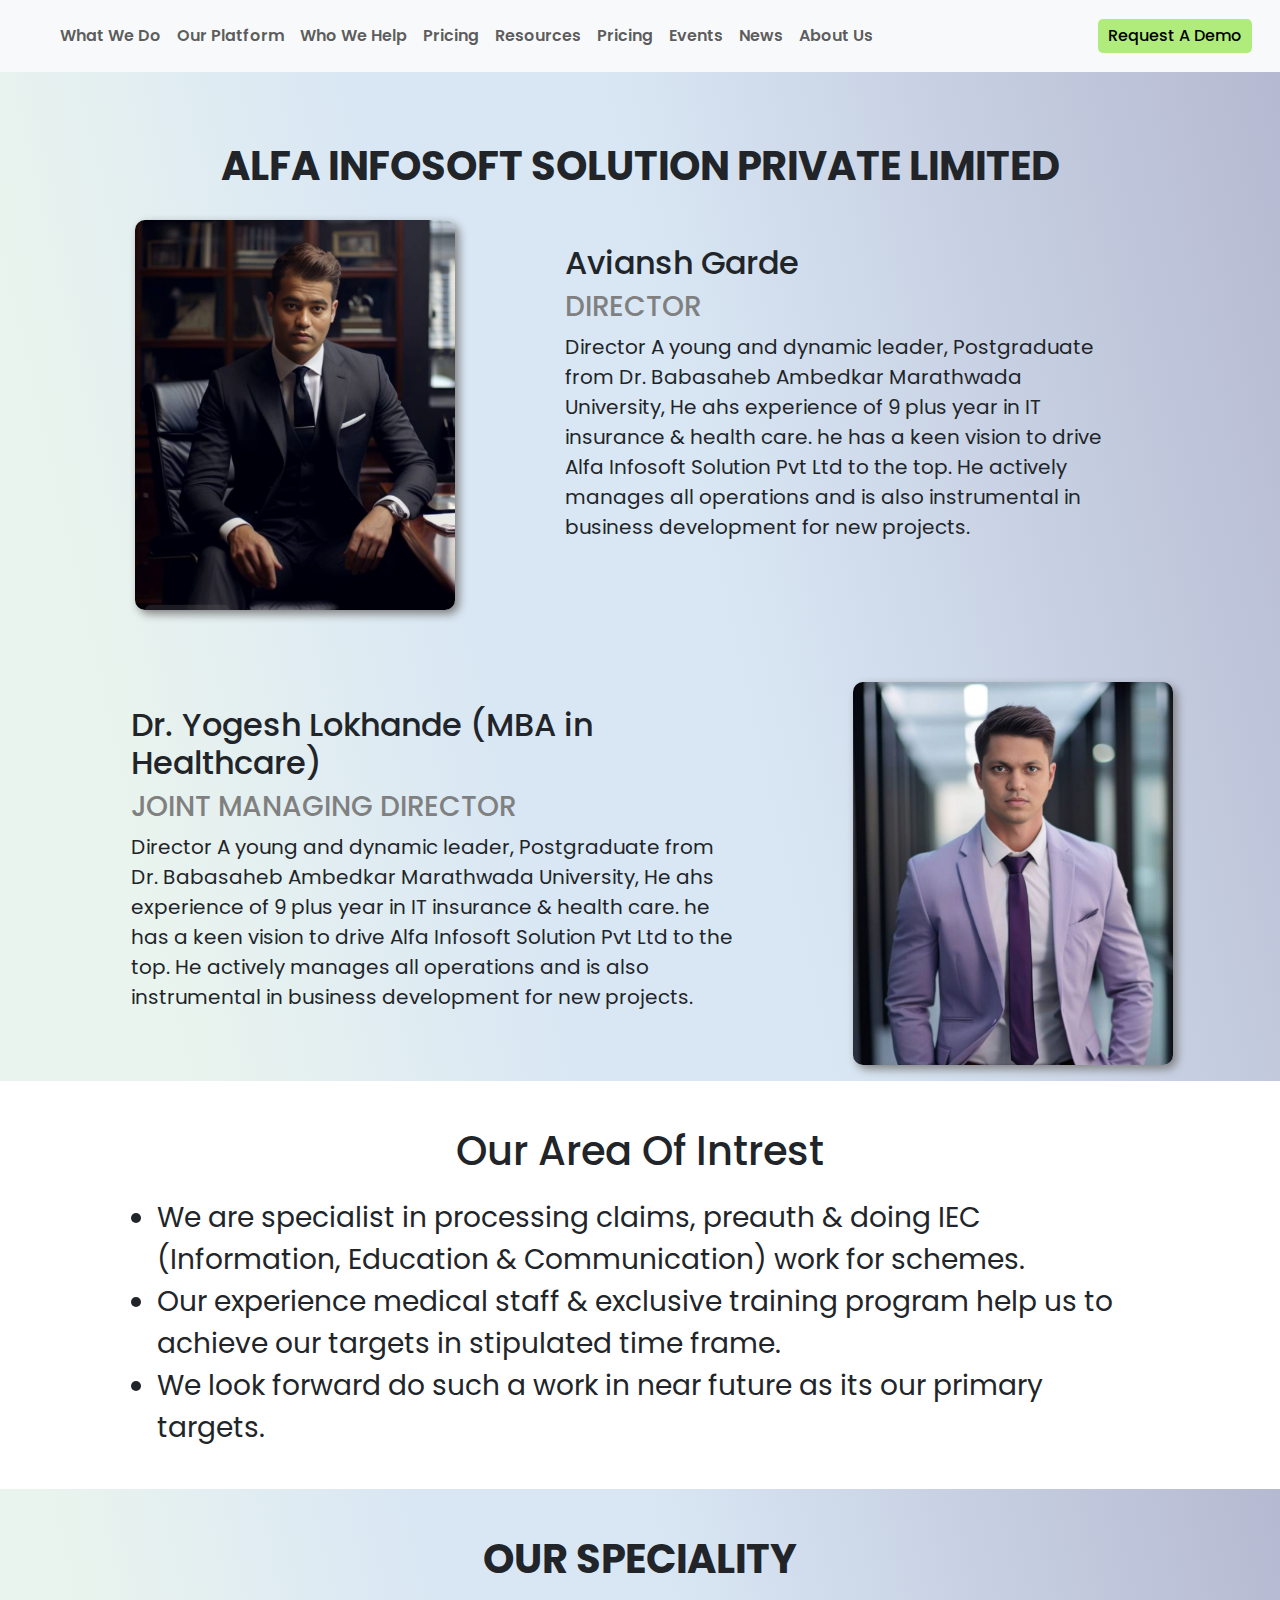
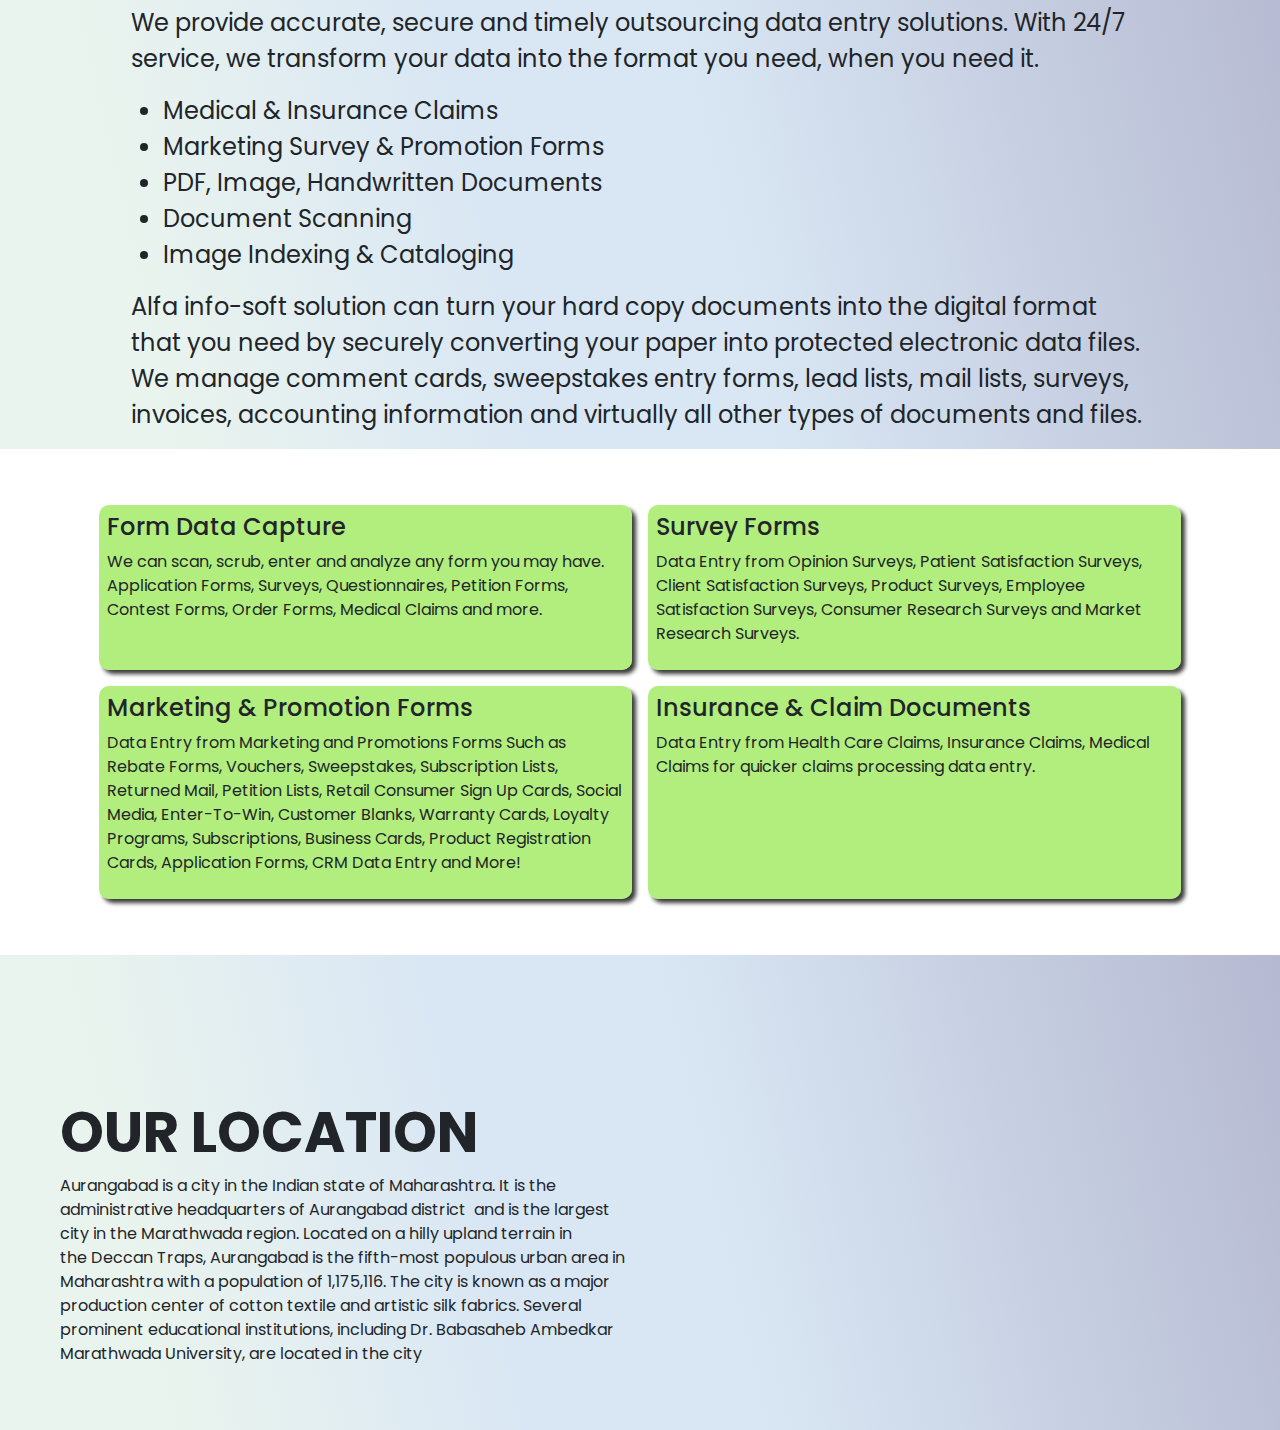
==== aboutus.html @ 2ef4d13d "about us added" ====
<!DOCTYPE html>
<html lang="en">
  <head>
    <meta charset="UTF-8" />
    <meta name="viewport" content="width=device-width, initial-scale=1.0" />
    <link
      href="https://cdn.jsdelivr.net/npm/bootstrap@5.3.3/dist/css/bootstrap.min.css"
      rel="stylesheet"
      integrity="sha384-QWTKZyjpPEjISv5WaRU9OFeRpok6YctnYmDr5pNlyT2bRjXh0JMhjY6hW+ALEwIH"
      crossorigin="anonymous"
    />
    <link
      rel="stylesheet"
      href="https://cdn.jsdelivr.net/npm/bootstrap-icons@1.11.3/font/bootstrap-icons.min.css"
    />
    <link rel="preconnect" href="https://fonts.googleapis.com" />
    <link rel="preconnect" href="https://fonts.gstatic.com" crossorigin />
    <link
      href="https://fonts.googleapis.com/css2?family=Poppins:wght@400;500;600;700;800;900&family=Roboto:wght@100;300;400;500&display=swap"
      rel="stylesheet"
    />
    <link rel="stylesheet" href="style.css" />
    <link rel="stylesheet" href="aboutus.css" />
    <title>Aboutus</title>
  </head>
  <body class="poppins-regular">
    <!-- Navigation Bar Start  -->
    <nav class="navbar p-lg-3 sticky-top navbar-expand-lg bg-body-tertiary">
      <div class="container-fluid">
        <a class="navbar-brand" href="/">
          <img
            src="https://www.infinx.com/wp-content/uploads/2023/02/Infinx-Logo-2023-1.png"
            alt=""
          />
        </a>
        <!-- <button
               >
                 <span class="navbar-toggler-icon"></span>
               </button> -->
        <div
          style="outline: none; border: none"
          class="navbar-toggler hamburger"
          type="button"
          data-bs-toggle="collapse"
          data-bs-target="#navbarSupportedContent"
          aria-controls="navbarSupportedContent"
          aria-expanded="false"
          aria-label="Toggle navigation"
          id="hamburger-1"
        >
          <span class="line"></span>
          <span class="line"></span>
          <span class="line"></span>
        </div>
        <div class="collapse navbar-collapse" id="navbarSupportedContent">
          <ul class="ms-lg-2 navbar-nav me-auto mb-2 mb-lg-0">
            <li class="nav-item">
              <a class="nav-link" aria-current="page" href="#">What We Do</a>
            </li>
            <li class="nav-item">
              <a class="nav-link" href="#">Our Platform</a>
            </li>
            <li class="nav-item">
              <a class="nav-link" href="#">Who We Help</a>
            </li>
            <li class="nav-item">
              <a class="nav-link" href="#">Pricing</a>
            </li>
            <li class="nav-item">
              <a class="nav-link" href="#">Resources</a>
            </li>
            <li class="nav-item">
              <a class="nav-link" href="#">Pricing</a>
            </li>
            <li class="nav-item">
              <a class="nav-link" href="#">Events </a>
            </li>
            <li class="nav-item">
              <a class="nav-link" href="#">News</a>
            </li>
            <li class="nav-item">
              <a class="nav-link" href="./aboutus.html">About Us</a>
            </li>
            <!-- <li class="nav-item dropdown">
                     <a
                       class="nav-link dropdown-toggle"
                       href="#"
                       role="button"
                       data-bs-toggle="dropdown"
                       aria-expanded="false"
                     >
                       Dropdown
                     </a>
                     <ul class="dropdown-menu">
                       <li><a class="dropdown-item" href="#">Action</a></li>
                       <li><a class="dropdown-item" href="#">Another action</a></li>
                       <li><hr class="dropdown-divider" /></li>
                       <li>
                         <a class="dropdown-item" href="#">Something else here</a>
                       </li>
                     </ul>
                     </li> -->
          </ul>
          <button class="btn_theme">Request A Demo</button>
        </div>
      </div>
    </nav>
    <!-- Navigation Bar End  -->

    <!-- About main Body Start  -->
    <div class="container-fluid main-body py-3">
      <div class="row pt-md-5 p-lg-5">
        <div class="text-center col-12 fs-1 fw-bold">
          ALFA INFOSOFT SOLUTION PRIVATE LIMITED
        </div>
        <div class="col-12 col-md-5 mt-lg-4 d-flex justify-content-center">
          <div>
            <img
              src="./images/avinashgarde.jpg"
              alt="director-img"
              width="300"
              class="director_img"
            />
          </div>
        </div>
        <div class="col-12 col-md-6 mt-lg-4 ps-4 text-lg-start mt-3 pt-4">
          <h2>Aviansh Garde</h2>
          <h3 style="color: gray">DIRECTOR</h3>
          <p class="fs-5">
            Director A young and dynamic leader, Postgraduate from Dr. Babasaheb
            Ambedkar Marathwada University, He ahs experience of 9 plus year in
            IT insurance & health care. he has a keen vision to drive Alfa
            Infosoft Solution Pvt Ltd to the top. He actively manages all
            operations and is also instrumental in business development for new
            projects.
          </p>
        </div>
      </div>

      <div class="row d-flex flex-md-row-reverse">
        <div class="col-12 col-md-5 mt-lg-4 d-flex justify-content-center">
          <div>
            <img
              src="./images/yogeshlokhande.jpg"
              alt="director-img"
              width="300"
              class="director_img"
            />
          </div>
        </div>
        <div class="col-12 col-md-6 mt-lg-4 ps-4 text-lg-start mt-3 pt-4">
          <h2>Dr. Yogesh Lokhande (MBA in Healthcare)</h2>
          <h3 style="color: gray">JOINT MANAGING DIRECTOR</h3>
          <p class="fs-5">
            Director A young and dynamic leader, Postgraduate from Dr. Babasaheb
            Ambedkar Marathwada University, He ahs experience of 9 plus year in
            IT insurance & health care. he has a keen vision to drive Alfa
            Infosoft Solution Pvt Ltd to the top. He actively manages all
            operations and is also instrumental in business development for new
            projects.
          </p>
        </div>
      </div>
    </div>
    <div class="container-fluid">
      <div class="row px-2 py-4">
        <div class="col-12 fs-1 fw-medium text-center py-3">
          Our Area Of Intrest
        </div>
        <div class="col-12 col-lg-10 m-auto">
          <ul class="fs-3">
            <li>
              We are specialist in processing claims, preauth & doing IEC
              (Information, Education & Communication) work for schemes.
            </li>
            <li>
              Our experience medical staff & exclusive training program help us
              to achieve our targets in stipulated time frame.
            </li>
            <li>
              We look forward do such a work in near future as its our primary
              targets.
            </li>
          </ul>
        </div>
      </div>
    </div>
    <div class="container-fluid main-body">
      <div class="row pt-4">
        <div class="col-12 text-center fs-1 fw-bold my-3">OUR SPECIALITY</div>
        <div class="col-12 col-md-8 col-lg-10 px-4 m-lg-auto fs-4">
          <p>
            We provide accurate, secure and timely outsourcing data entry
            solutions. With 24/7 service, we transform your data into the format
            you need, when you need it.
          </p>
          <ul>
            <li>Medical & Insurance Claims</li>
            <li>Marketing Survey & Promotion Forms</li>
            <li>PDF, Image, Handwritten Documents</li>
            <li>Document Scanning</li>
            <li>Image Indexing & Cataloging</li>
          </ul>
          <p>
            Alfa info-soft solution can turn your hard copy documents into the
            digital format that you need by securely converting your paper into
            protected electronic data files. We manage comment cards,
            sweepstakes entry forms, lead lists, mail lists, surveys, invoices,
            accounting information and virtually all other types of documents
            and files.
          </p>
        </div>
      </div>
    </div>
    <div class="container-fluid">
      <div class="row py-5 d-flex justify-content-center">
        <div class="col-11 col-md-5 m-2 p-2 our_speciality_card">
          <h4>Form Data Capture</h4>
          <p>
            We can scan, scrub, enter and analyze any form you may have.
            Application Forms, Surveys, Questionnaires, Petition Forms, Contest
            Forms, Order Forms, Medical Claims and more.
          </p>
        </div>
        <div class="col-11 col-md-5 m-2 p-2 our_speciality_card">
          <h4>Survey Forms</h4>
          <p>
            Data Entry from Opinion Surveys, Patient Satisfaction Surveys,
            Client Satisfaction Surveys, Product Surveys, Employee Satisfaction
            Surveys, Consumer Research Surveys and Market Research Surveys.
          </p>
        </div>
        <div class="col-11 col-md-5 m-2 p-2 our_speciality_card">
          <h4>Marketing & Promotion Forms</h4>
          <p>
            Data Entry from Marketing and Promotions Forms Such as Rebate Forms,
            Vouchers, Sweepstakes, Subscription Lists, Returned Mail, Petition
            Lists, Retail Consumer Sign Up Cards, Social Media, Enter-To-Win,
            Customer Blanks, Warranty Cards, Loyalty Programs, Subscriptions,
            Business Cards, Product Registration Cards, Application Forms, CRM
            Data Entry and More!
          </p>
        </div>
        <div class="col-11 col-md-5 m-2 p-2 our_speciality_card">
          <h4>Insurance & Claim Documents</h4>
          <p>
            Data Entry from Health Care Claims, Insurance Claims, Medical Claims
            for quicker claims processing data entry.
          </p>
        </div>
      </div>
    </div>

    <div class="container-fluid main-body">
      <div class="row pt-md-5 p-lg-5">
        <div class="mt-md-5 col-12 col-md-6 col-lg-6 pt-5">
          <h1 class="fw-bold main-title">OUR LOCATION</h1>
          <p class="">
            Aurangabad is a city in the Indian state of Maharashtra. It is the
            administrative headquarters of Aurangabad district  and is the
            largest city in the Marathwada region. Located on a hilly upland
            terrain in the Deccan Traps, Aurangabad is the fifth-most populous
            urban area in Maharashtra with a population of 1,175,116. The city
            is known as a major production center of cotton textile and artistic
            silk fabrics. Several prominent educational institutions, including
            Dr. Babasaheb Ambedkar Marathwada University, are located in the
            city
          </p>
        </div>
        <div class="col-12 col-md-6 col-lg-6 position-relative">
            <iframe style="width: 100%;height: 100%; min-height: 300px;"
             src="https://www.google.com/maps/embed?pb=!1m18!1m12!1m3!1d3092.012537114453!2d75.35810114804094!3d19.905581153236152!2m3!1f0!2f0!3f0!3m2!1i1024!2i768!4f13.1!3m3!1m2!1s0x3bdba2b4e254cf15%3A0xc477f99b9c3ab0f4!2sWholesale%20Market%2C%20Harsul%2C%20Aurangabad%2C%20Maharashtra!5e1!3m2!1sen!2sin!4v1711196088938!5m2!1sen!2sin" style="border:0;" allowfullscreen="" loading="lazy" referrerpolicy="no-referrer-when-downgrade"></iframe>
        </div>
      </div>
    </div>

    <!-- About main Body Start  -->
  </body>
  <script
    src="https://cdn.jsdelivr.net/npm/bootstrap@5.3.3/dist/js/bootstrap.bundle.min.js"
    integrity="sha384-YvpcrYf0tY3lHB60NNkmXc5s9fDVZLESaAA55NDzOxhy9GkcIdslK1eN7N6jIeHz"
    crossorigin="anonymous"
  ></script>
</html>
---- style.css ----
:root {
    --theme-color: #8fe643b0;
    --theme-backgrounc-color: white;
    --theme-text-color: black;
}

* {
    /* border:1px solid red; */
}

.poppins-regular {
    font-family: "Poppins", sans-serif;
    font-weight: 400;
    font-style: normal;
}

.poppins-medium {
    font-family: "Poppins", sans-serif;
    font-weight: 500;
    font-style: normal;
}

.poppins-semibold {
    font-family: "Poppins", sans-serif;
    font-weight: 600;
    font-style: normal;
}

.poppins-bold {
    font-family: "Poppins", sans-serif;
    font-weight: 700;
    font-style: normal;
}

.poppins-extrabold {
    font-family: "Poppins", sans-serif;
    font-weight: 800;
    font-style: normal;
}

.poppins-black {
    font-family: "Poppins", sans-serif;
    font-weight: 900;
    font-style: normal;
}


/* body {
    font-family: "Poppins", sans-serif;
} */

a {
    text-decoration: none;
    color: black;
}

.navbar-nav .nav-item .nav-link {
    font-weight: 600;
    transition: all 0.4s ease-in;
}

.navbar-nav .nav-item .nav-link:hover {
    color: var(--theme-color);
}

.btn_theme {
    padding: 5px 10px;
    outline: none;
    border: none;
    background-color: var(--theme-color);
    border-radius: 5px;
    font-weight: 500;
}

.hamburger .line {
    width: 50px;
    height: 5px;
    background-color: var(--theme-color);
    display: block;
    margin: 8px auto;
    -webkit-transition: all 0.3s ease-in-out;
    -o-transition: all 0.3s ease-in-out;
    transition: all 0.3s ease-in-out;
}

.text_color_theme {
    color: var(--theme-color)
}

.hamburger:hover {
    cursor: pointer;
}

#hamburger-1.is-active .line:nth-child(2) {
    opacity: 0;
}

#hamburger-1.is-active .line:nth-child(1) {
    -webkit-transform: translateY(13px) rotate(45deg);
    -ms-transform: translateY(13px) rotate(45deg);
    -o-transform: translateY(13px) rotate(45deg);
    transform: translateY(13px) rotate(45deg);
}

#hamburger-1.is-active .line:nth-child(3) {
    -webkit-transform: translateY(-13px) rotate(-45deg);
    -ms-transform: translateY(-13px) rotate(-45deg);
    -o-transform: translateY(-13px) rotate(-45deg);
    transform: translateY(-13px) rotate(-45deg);
}

.main-body {
    /* min-height: 90vh; */
    background: transparent linear-gradient(257deg, #B5B9D1 0%, #D9E7F4 45%, #D9E7F4 62%, #EAF4EE 88%, #EAF4EE 100%) 0% 0% no-repeat padding-box !important;
}

.main_page_img {
    width: 370px;
    top: 50%;
    left: 50%;
    position: relative;
    transform: translate(-50%, -50%);
}

@media screen and (min-width: 892px) {
    .main-title {
        font-size: 3.5rem;
    }

    .font-size-5 {
        font-size: 22px;
    }

    .main_page_img {
        width: 500px;
        top: 50%;
        left: 50%;
        position: relative;
        transform: translate(-50%, -50%);
    }

    .main-body {
        /* min-height: 95vh; */
    }
}

.card-icon {
    font-size: 5rem;
}

.cursor_pointer {
    cursor: pointer;
    box-shadow: 0px 0px 4px gray;
    transition: all 0.3s ease-in;
}

.cursor_pointer:hover {
    transform: scale(1.1, 1.1);
    background-color: var(--theme-backgrounc-color);
}

.dot {
    height: 15px;
    width: 15px;
    background-color: #bbb;
    border-radius: 50%;
    display: inline-block;
    margin: 0 5px;
    cursor: pointer;
}

.active {
    background-color: #333;
}

.card_features {
    /* border:1px solid red; */
    box-shadow: 0px 0px 20px gray;
    border-radius: 5px;
    height: 10rem;
    display: flex;
    padding: 20px 25px;
    /* justify-content: center; */
    align-items: center;
}

.footer {
    background: transparent linear-gradient(257deg, #B5B9D1 0%, #D9E7F4 45%, #D9E7F4 62%, #EAF4EE 88%, #EAF4EE 100%) 0% 0% no-repeat padding-box !important;
}
---- aboutus.css ----
@import "style.css";
.director_img{
    width: 20rem;
    border-radius: 10px;
    cursor: pointer;
    box-shadow: 4px 4px 10px gray;
}
.our_speciality_card{
    border-radius: 10px;
    cursor: pointer;
    background-color: var(--theme-color);
    box-shadow: 4px 4px 4px rgb(58, 58, 58);
}
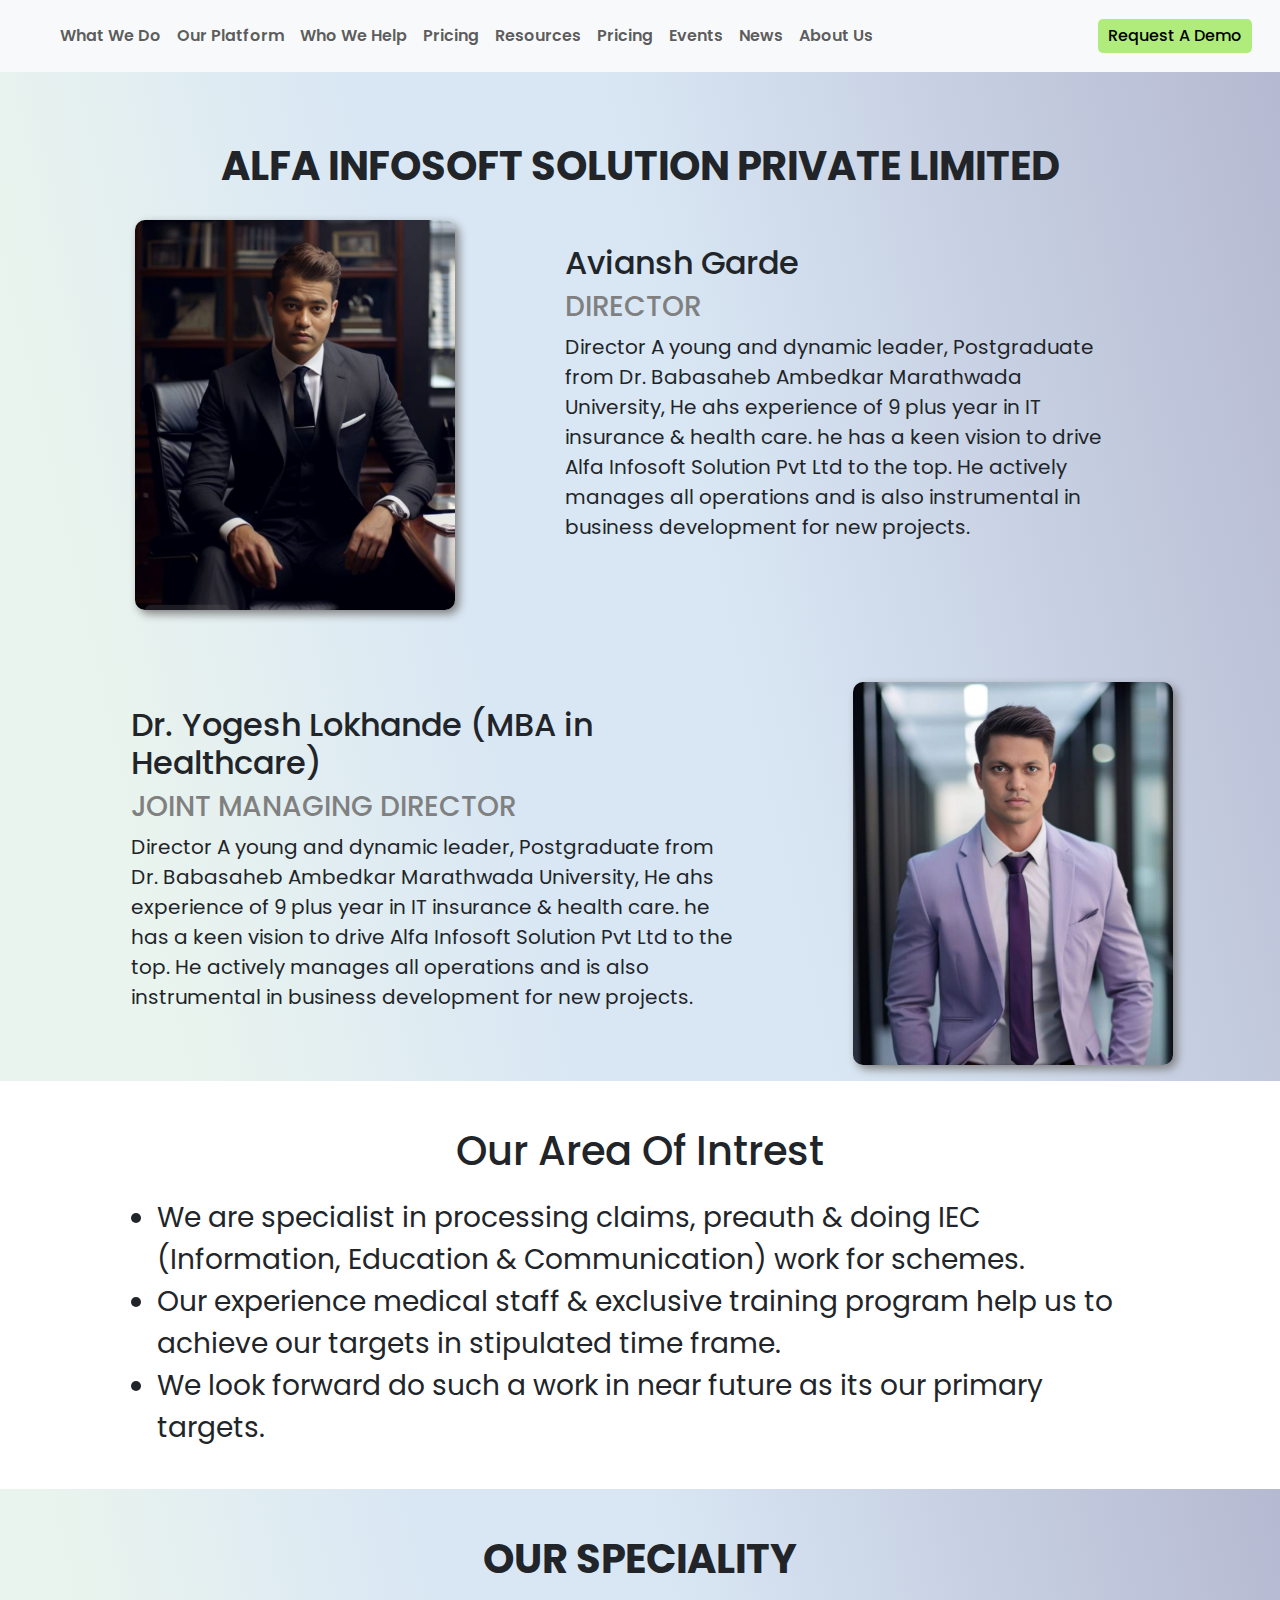
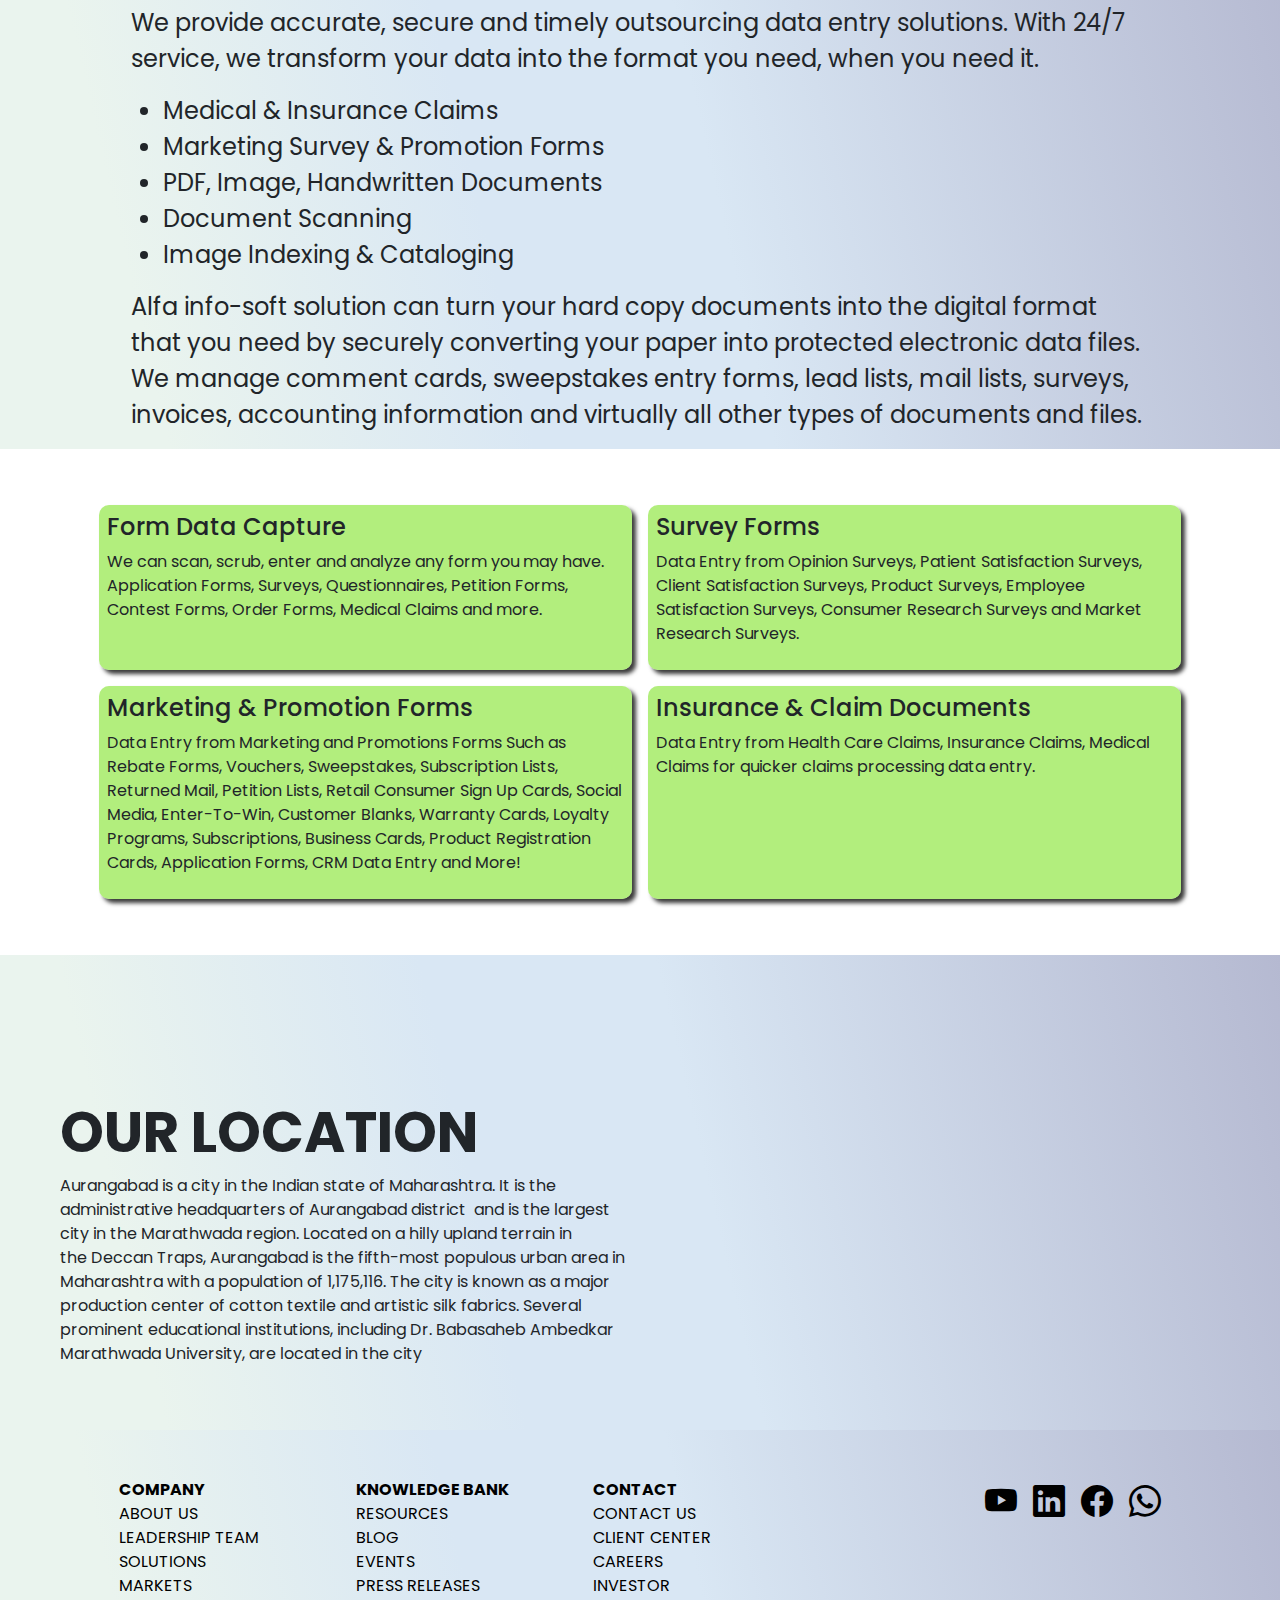
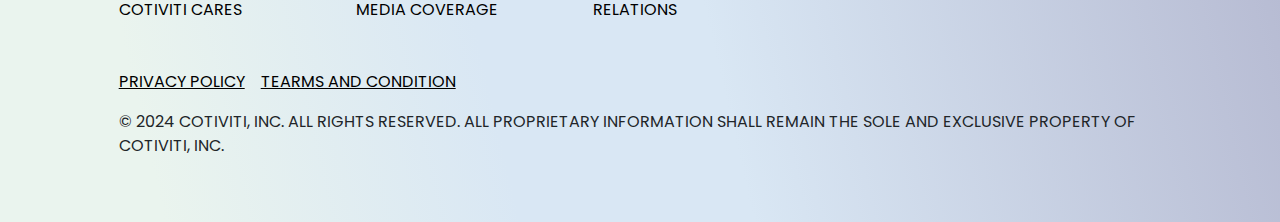
==== commit 2ce44147: "about us added" ====
--- a/aboutus.html
+++ b/aboutus.html
@@ -274,6 +274,72 @@
       </div>
     </div>
 
+
+    <div class="footer container-fluid text-center text-md-start  py-5">
+        <div class="row d-flex justify-content-center">
+          <div class="col-12 col-md-10">
+            <div class="row d-flex justify-content-between">
+              <div class="col-12 col-md-4 col-lg-2 mt-3 mt-lg-0">
+                <a href="#" class="d-block fw-bold">COMPANY</a>
+                <a href="#" class="d-block">ABOUT US</a>
+                <a href="#" class="d-block">LEADERSHIP TEAM</a>
+                <a href="#" class="d-block">SOLUTIONS</a>
+                <a href="#" class="d-block">MARKETS</a>
+                <a href="#" class="d-block">COTIVITI CARES</a>
+              </div>
+              <div class="col-12 col-md-4 col-lg-2 mt-3 mt-lg-0">
+                <a href="#" class="d-block fw-bold">KNOWLEDGE BANK</a>
+                <a href="#" class="d-block">RESOURCES</a>
+                <a href="#" class="d-block">BLOG</a>
+                <a href="#" class="d-block">EVENTS</a>
+                <a href="#" class="d-block">PRESS RELEASES</a>
+                <a href="#" class="d-block">MEDIA COVERAGE</a>
+              </div>
+              <div class="col-12 col-md-6 col-lg-2 mt-3 mt-lg-0">
+                <a href="#" class="d-block fw-bold">CONTACT</a>
+                <a href="#" class="d-block">CONTACT US</a>
+                <a href="#" class="d-block">CLIENT CENTER</a>
+                <a href="#" class="d-block">CAREERS</a>
+                <a href="#" class="d-block">INVESTOR RELATIONS</a>
+              </div>
+              <div class="col-12 col-md-4 mt-3 mt-lg-0">
+                <div
+                  class="d-flex gap-3 justify-content-center justify-content-lg-end"
+                >
+                  <a href="" class="fs-2 fw-bold d-inline-block">
+                    <i class="bi bi-youtube"></i>
+                  </a>
+                  <a href="" class="fs-2 fw-bold d-inline-block">
+                    <i class="bi bi-linkedin"></i>
+                  </a>
+                  <a href="" class="fs-2 fw-bold d-inline-block">
+                    <i class="bi bi-facebook"></i>
+                  </a>
+                  <a href="" class="fs-2 fw-bold d-inline-block">
+                    <i class="bi bi-whatsapp"></i>
+                  </a>
+                </div>
+              </div>
+            </div>
+            <div class="row mt-5">
+              <p>
+                <a href="" class="d-inline text-decoration-underline"
+                  >PRIVACY POLICY</a
+                >
+                &nbsp;&nbsp;
+                <a href="" class="d-inline text-decoration-underline"
+                  >TEARMS AND CONDITION</a
+                >
+              </p>
+              <p>
+                © 2024 COTIVITI, INC. ALL RIGHTS RESERVED. ALL PROPRIETARY
+                INFORMATION SHALL REMAIN THE SOLE AND EXCLUSIVE PROPERTY OF
+                COTIVITI, INC.
+              </p>
+            </div>
+          </div>
+        </div>
+      </div> 
     <!-- About main Body Start  -->
   </body>
   <script
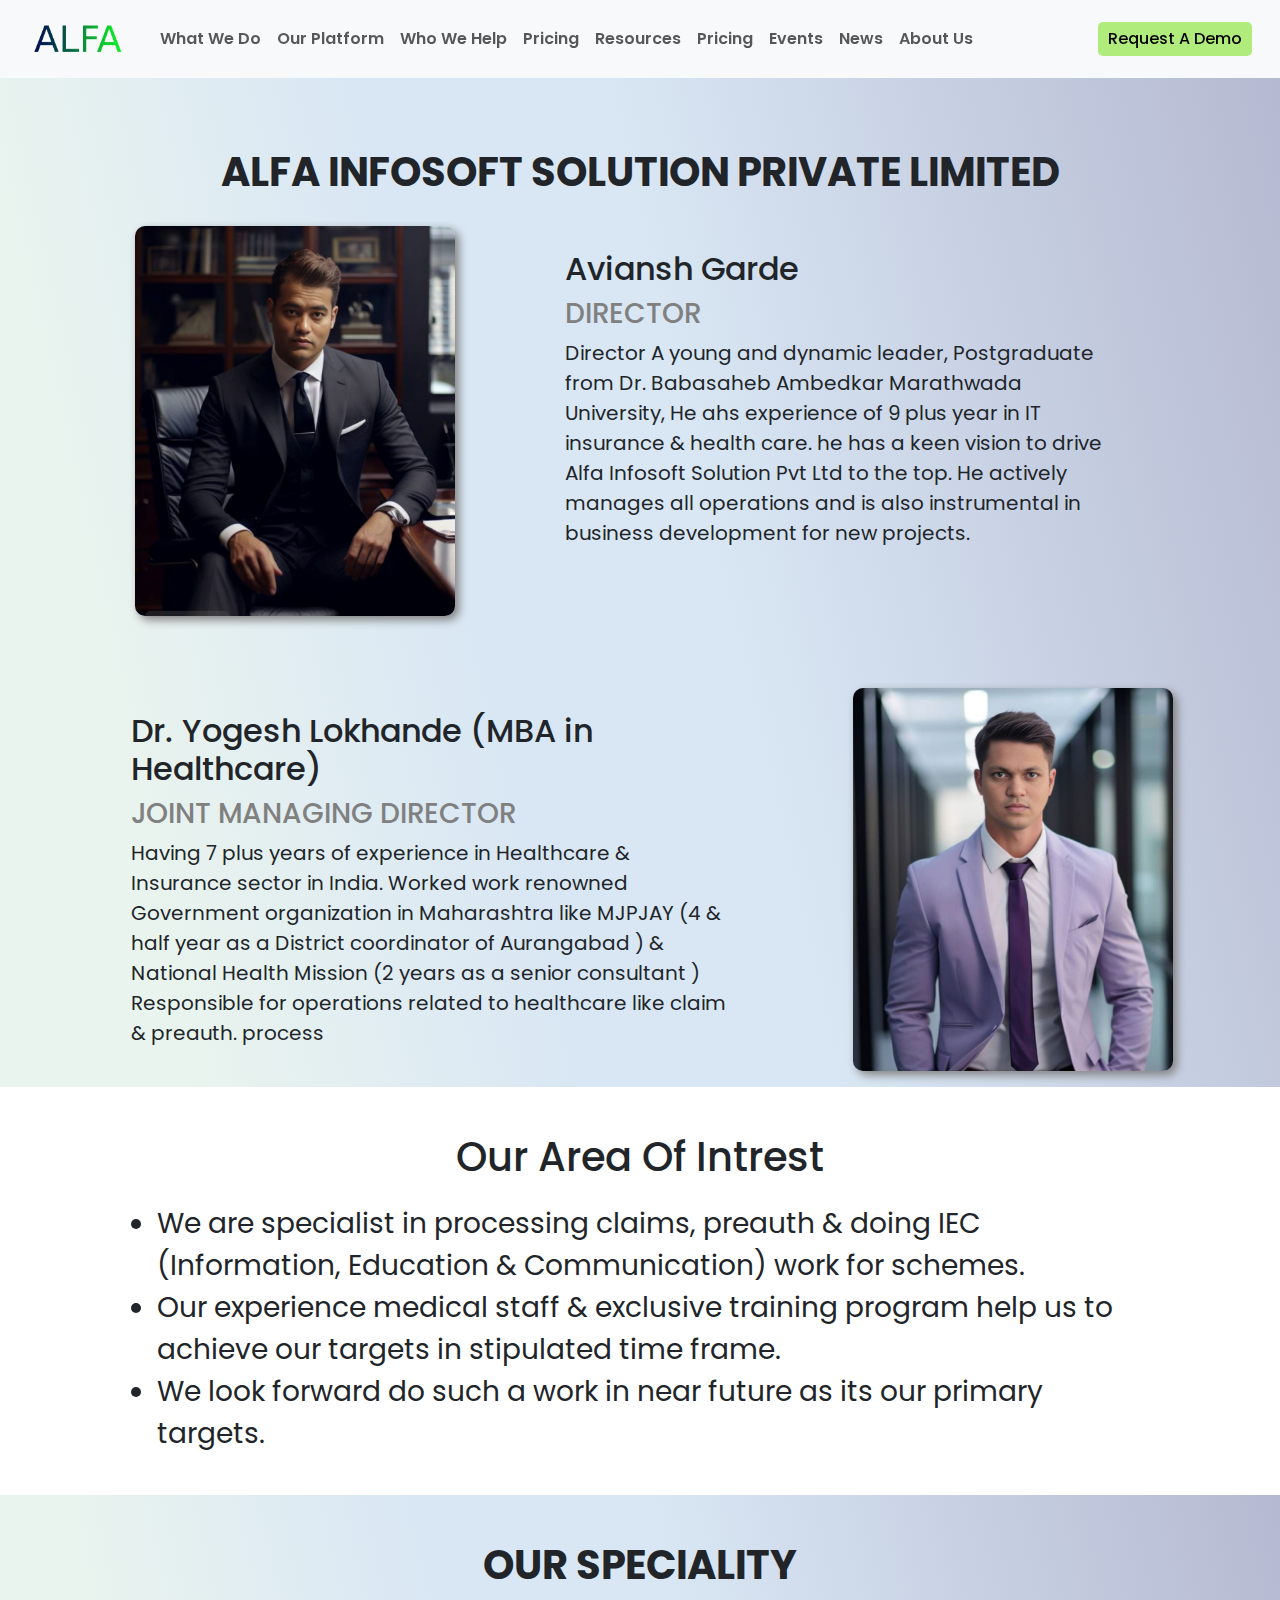
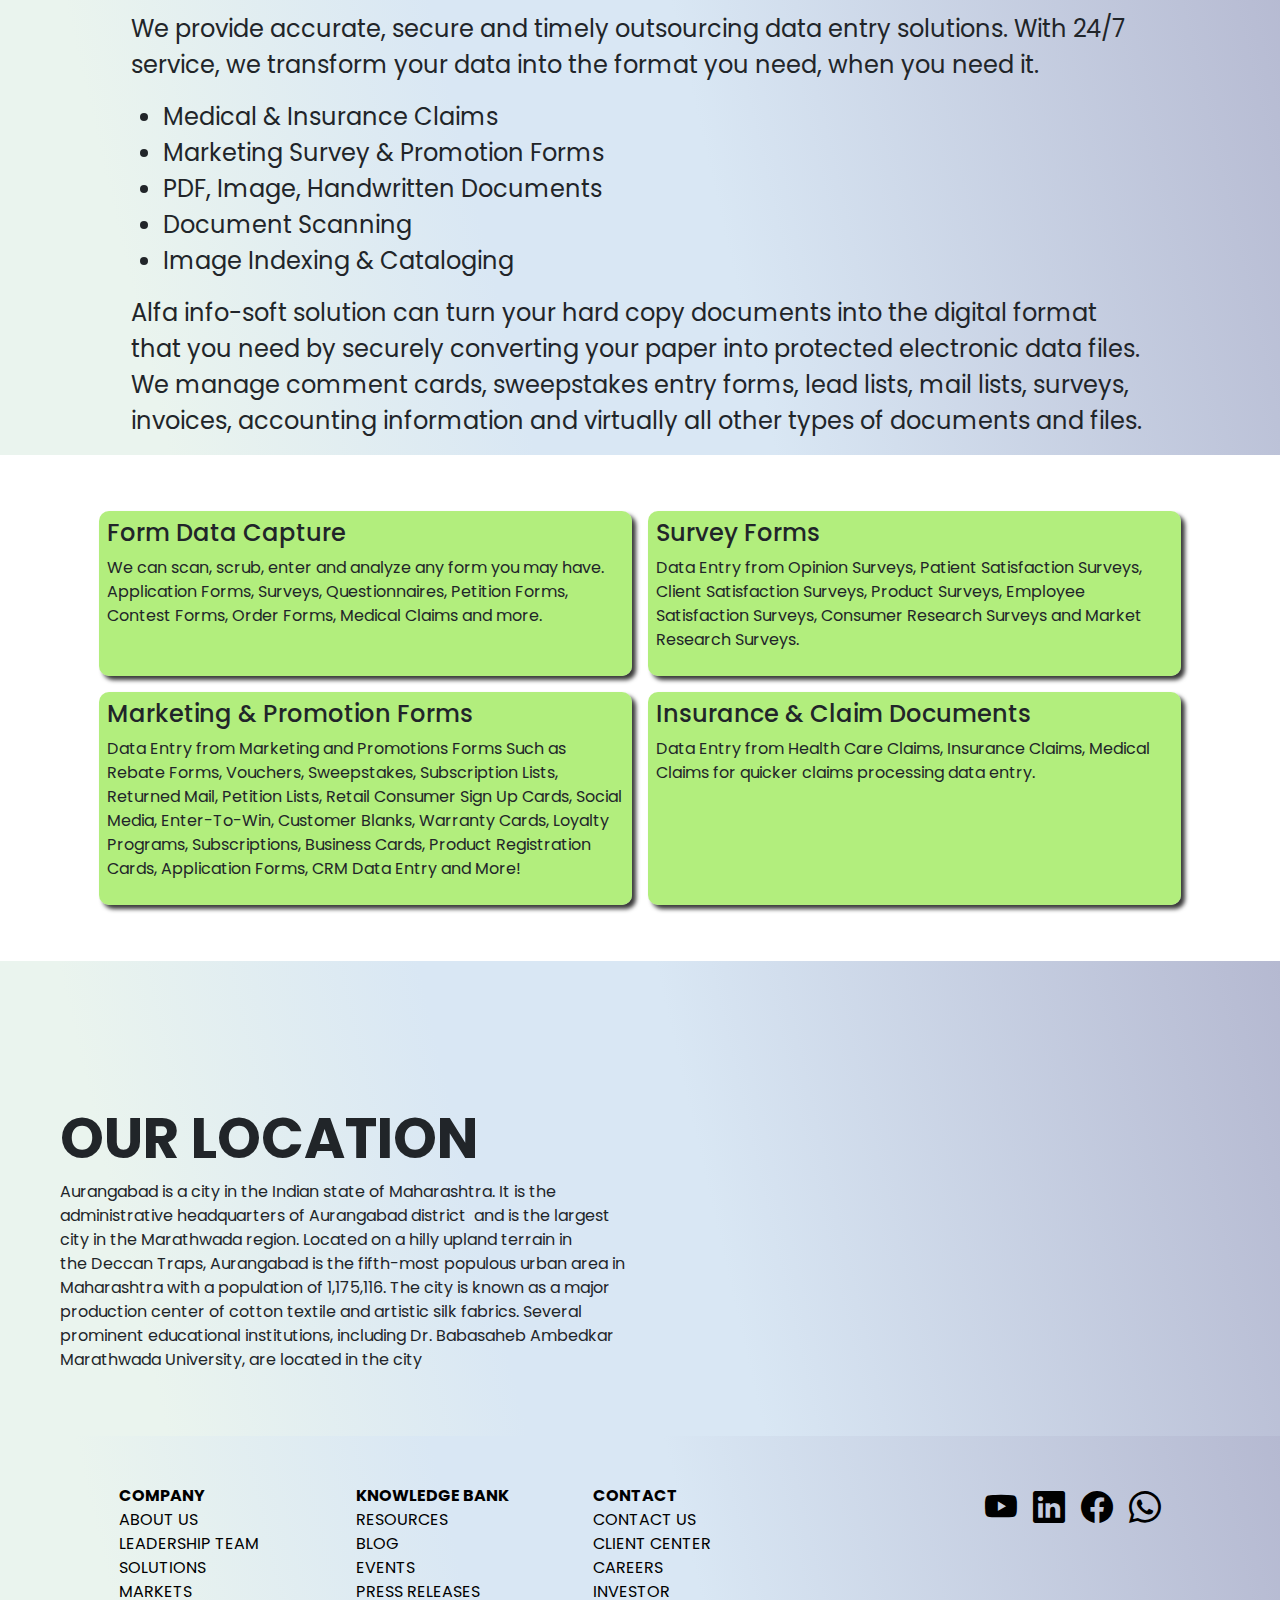
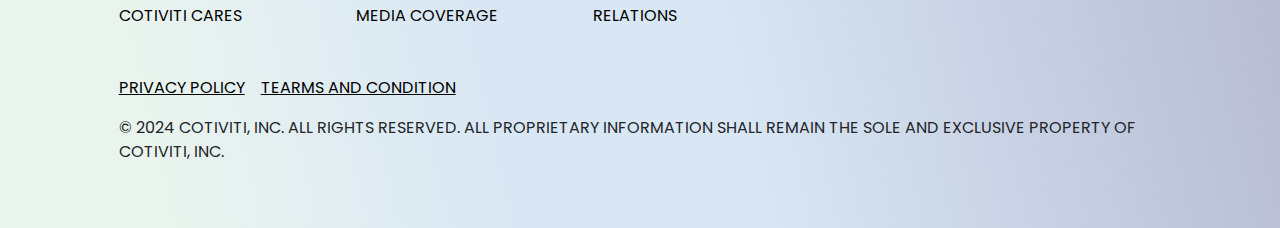
==== commit 31bad310: "about us added" ====
--- a/aboutus.html
+++ b/aboutus.html
@@ -29,8 +29,10 @@
       <div class="container-fluid">
         <a class="navbar-brand" href="/">
           <img
-            src="https://www.infinx.com/wp-content/uploads/2023/02/Infinx-Logo-2023-1.png"
-            alt=""
+            src="./images/logo.png"
+            alt="logo"
+            width="100"
+            style="mix-blend-mode: darken;"
           />
         </a>
         <!-- <button
@@ -152,12 +154,12 @@
           <h2>Dr. Yogesh Lokhande (MBA in Healthcare)</h2>
           <h3 style="color: gray">JOINT MANAGING DIRECTOR</h3>
           <p class="fs-5">
-            Director A young and dynamic leader, Postgraduate from Dr. Babasaheb
-            Ambedkar Marathwada University, He ahs experience of 9 plus year in
-            IT insurance & health care. he has a keen vision to drive Alfa
-            Infosoft Solution Pvt Ltd to the top. He actively manages all
-            operations and is also instrumental in business development for new
-            projects.
+            Having 7 plus years of experience in Healthcare & Insurance sector
+            in India. Worked work renowned Government organization in
+            Maharashtra like MJPJAY (4 & half year as a District coordinator of
+            Aurangabad ) & National Health Mission (2 years as a senior
+            consultant ) Responsible for operations related to healthcare like
+            claim & preauth. process
           </p>
         </div>
       </div>
@@ -268,78 +270,83 @@
           </p>
         </div>
         <div class="col-12 col-md-6 col-lg-6 position-relative">
-            <iframe style="width: 100%;height: 100%; min-height: 300px;"
-             src="https://www.google.com/maps/embed?pb=!1m18!1m12!1m3!1d3092.012537114453!2d75.35810114804094!3d19.905581153236152!2m3!1f0!2f0!3f0!3m2!1i1024!2i768!4f13.1!3m3!1m2!1s0x3bdba2b4e254cf15%3A0xc477f99b9c3ab0f4!2sWholesale%20Market%2C%20Harsul%2C%20Aurangabad%2C%20Maharashtra!5e1!3m2!1sen!2sin!4v1711196088938!5m2!1sen!2sin" style="border:0;" allowfullscreen="" loading="lazy" referrerpolicy="no-referrer-when-downgrade"></iframe>
+          <iframe
+            style="width: 100%; height: 100%; min-height: 300px"
+            src="https://www.google.com/maps/embed?pb=!1m18!1m12!1m3!1d3092.012537114453!2d75.35810114804094!3d19.905581153236152!2m3!1f0!2f0!3f0!3m2!1i1024!2i768!4f13.1!3m3!1m2!1s0x3bdba2b4e254cf15%3A0xc477f99b9c3ab0f4!2sWholesale%20Market%2C%20Harsul%2C%20Aurangabad%2C%20Maharashtra!5e1!3m2!1sen!2sin!4v1711196088938!5m2!1sen!2sin"
+            style="border: 0"
+            allowfullscreen=""
+            loading="lazy"
+            referrerpolicy="no-referrer-when-downgrade"
+          ></iframe>
         </div>
       </div>
     </div>
 
-
-    <div class="footer container-fluid text-center text-md-start  py-5">
-        <div class="row d-flex justify-content-center">
-          <div class="col-12 col-md-10">
-            <div class="row d-flex justify-content-between">
-              <div class="col-12 col-md-4 col-lg-2 mt-3 mt-lg-0">
-                <a href="#" class="d-block fw-bold">COMPANY</a>
-                <a href="#" class="d-block">ABOUT US</a>
-                <a href="#" class="d-block">LEADERSHIP TEAM</a>
-                <a href="#" class="d-block">SOLUTIONS</a>
-                <a href="#" class="d-block">MARKETS</a>
-                <a href="#" class="d-block">COTIVITI CARES</a>
-              </div>
-              <div class="col-12 col-md-4 col-lg-2 mt-3 mt-lg-0">
-                <a href="#" class="d-block fw-bold">KNOWLEDGE BANK</a>
-                <a href="#" class="d-block">RESOURCES</a>
-                <a href="#" class="d-block">BLOG</a>
-                <a href="#" class="d-block">EVENTS</a>
-                <a href="#" class="d-block">PRESS RELEASES</a>
-                <a href="#" class="d-block">MEDIA COVERAGE</a>
-              </div>
-              <div class="col-12 col-md-6 col-lg-2 mt-3 mt-lg-0">
-                <a href="#" class="d-block fw-bold">CONTACT</a>
-                <a href="#" class="d-block">CONTACT US</a>
-                <a href="#" class="d-block">CLIENT CENTER</a>
-                <a href="#" class="d-block">CAREERS</a>
-                <a href="#" class="d-block">INVESTOR RELATIONS</a>
-              </div>
-              <div class="col-12 col-md-4 mt-3 mt-lg-0">
-                <div
-                  class="d-flex gap-3 justify-content-center justify-content-lg-end"
-                >
-                  <a href="" class="fs-2 fw-bold d-inline-block">
-                    <i class="bi bi-youtube"></i>
-                  </a>
-                  <a href="" class="fs-2 fw-bold d-inline-block">
-                    <i class="bi bi-linkedin"></i>
-                  </a>
-                  <a href="" class="fs-2 fw-bold d-inline-block">
-                    <i class="bi bi-facebook"></i>
-                  </a>
-                  <a href="" class="fs-2 fw-bold d-inline-block">
-                    <i class="bi bi-whatsapp"></i>
-                  </a>
-                </div>
+    <div class="footer container-fluid text-center text-md-start py-5">
+      <div class="row d-flex justify-content-center">
+        <div class="col-12 col-md-10">
+          <div class="row d-flex justify-content-between">
+            <div class="col-12 col-md-4 col-lg-2 mt-3 mt-lg-0">
+              <a href="#" class="d-block fw-bold">COMPANY</a>
+              <a href="#" class="d-block">ABOUT US</a>
+              <a href="#" class="d-block">LEADERSHIP TEAM</a>
+              <a href="#" class="d-block">SOLUTIONS</a>
+              <a href="#" class="d-block">MARKETS</a>
+              <a href="#" class="d-block">COTIVITI CARES</a>
+            </div>
+            <div class="col-12 col-md-4 col-lg-2 mt-3 mt-lg-0">
+              <a href="#" class="d-block fw-bold">KNOWLEDGE BANK</a>
+              <a href="#" class="d-block">RESOURCES</a>
+              <a href="#" class="d-block">BLOG</a>
+              <a href="#" class="d-block">EVENTS</a>
+              <a href="#" class="d-block">PRESS RELEASES</a>
+              <a href="#" class="d-block">MEDIA COVERAGE</a>
+            </div>
+            <div class="col-12 col-md-6 col-lg-2 mt-3 mt-lg-0">
+              <a href="#" class="d-block fw-bold">CONTACT</a>
+              <a href="#" class="d-block">CONTACT US</a>
+              <a href="#" class="d-block">CLIENT CENTER</a>
+              <a href="#" class="d-block">CAREERS</a>
+              <a href="#" class="d-block">INVESTOR RELATIONS</a>
+            </div>
+            <div class="col-12 col-md-4 mt-3 mt-lg-0">
+              <div
+                class="d-flex gap-3 justify-content-center justify-content-lg-end"
+              >
+                <a href="" class="fs-2 fw-bold d-inline-block">
+                  <i class="bi bi-youtube"></i>
+                </a>
+                <a href="" class="fs-2 fw-bold d-inline-block">
+                  <i class="bi bi-linkedin"></i>
+                </a>
+                <a href="" class="fs-2 fw-bold d-inline-block">
+                  <i class="bi bi-facebook"></i>
+                </a>
+                <a href="" class="fs-2 fw-bold d-inline-block">
+                  <i class="bi bi-whatsapp"></i>
+                </a>
               </div>
             </div>
-            <div class="row mt-5">
-              <p>
-                <a href="" class="d-inline text-decoration-underline"
-                  >PRIVACY POLICY</a
-                >
-                &nbsp;&nbsp;
-                <a href="" class="d-inline text-decoration-underline"
-                  >TEARMS AND CONDITION</a
-                >
-              </p>
-              <p>
-                © 2024 COTIVITI, INC. ALL RIGHTS RESERVED. ALL PROPRIETARY
-                INFORMATION SHALL REMAIN THE SOLE AND EXCLUSIVE PROPERTY OF
-                COTIVITI, INC.
-              </p>
-            </div>
           </div>
-        </div>
-      </div> 
+          <div class="row mt-5">
+            <p>
+              <a href="" class="d-inline text-decoration-underline"
+                >PRIVACY POLICY</a
+              >
+              &nbsp;&nbsp;
+              <a href="" class="d-inline text-decoration-underline"
+                >TEARMS AND CONDITION</a
+              >
+            </p>
+            <p>
+              © 2024 COTIVITI, INC. ALL RIGHTS RESERVED. ALL PROPRIETARY
+              INFORMATION SHALL REMAIN THE SOLE AND EXCLUSIVE PROPERTY OF
+              COTIVITI, INC.
+            </p>
+          </div>
+        </div>
+      </div>
+    </div>
     <!-- About main Body Start  -->
   </body>
   <script
